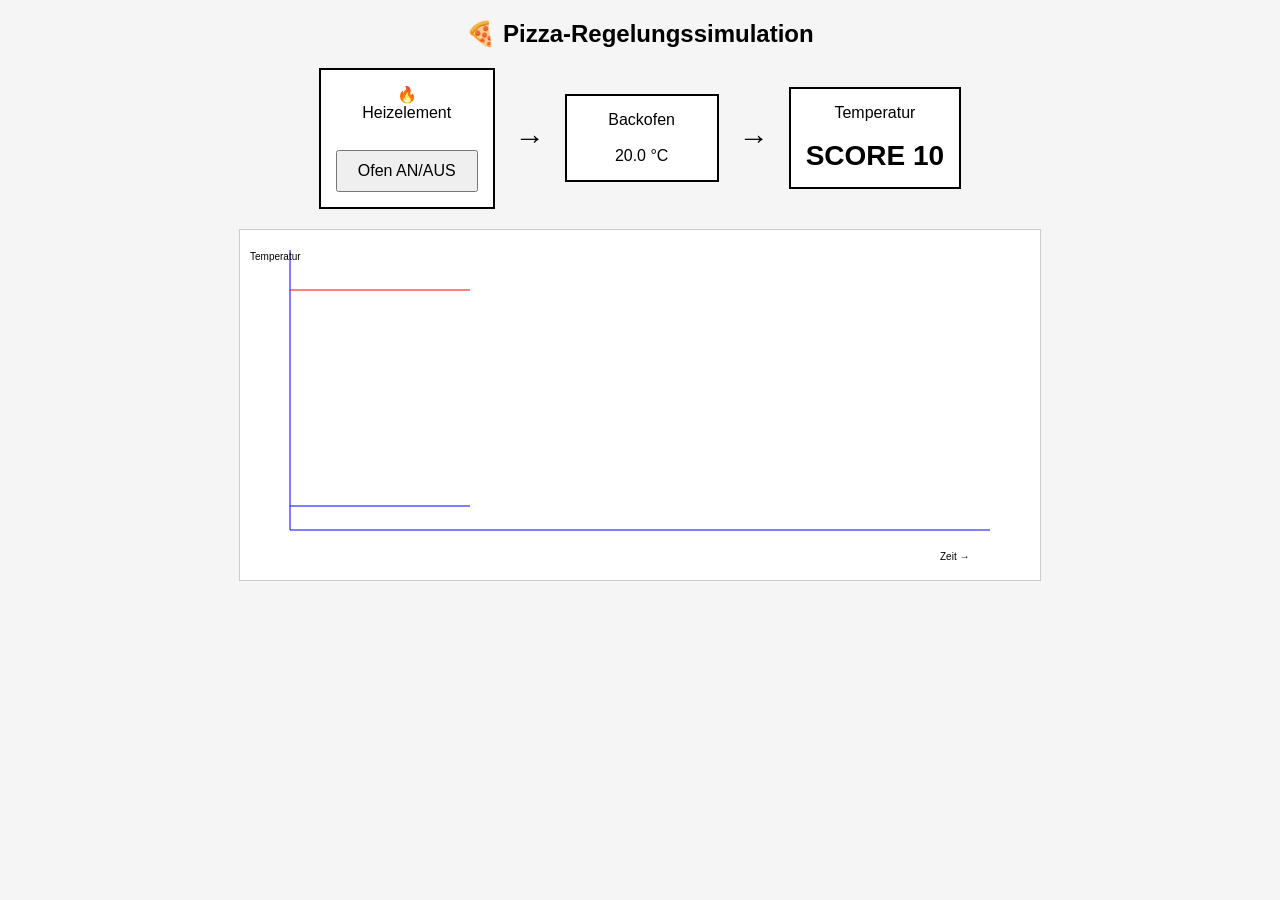
==== index.html @ 5ec24bc7 "Refactor pizza oven simulation HTML and JavaScript" ====
<!DOCTYPE html>
<html lang="de">
<head>
<meta charset="UTF-8">
<title>Pizza Regelungssimulation</title>

<style>
body {
    font-family: Arial;
    text-align: center;
    background: #f5f5f5;
}

.row {
    display: flex;
    justify-content: center;
    align-items: center;
    gap: 20px;
    margin-top: 20px;
}

.box {
    border: 2px solid black;
    padding: 15px;
    background: white;
    min-width: 120px;
}

.arrow {
    font-size: 30px;
}

canvas {
    background: white;
    border: 1px solid #ccc;
    margin-top: 20px;
}

#score {
    font-size: 28px;
    font-weight: bold;
}

button {
    padding: 10px 20px;
    font-size: 16px;
    margin-top: 10px;
}
</style>
</head>

<body>

<h2>🍕 Pizza-Regelungssimulation</h2>

<!-- BLOCKDIAGRAMM -->
<div class="row">
    <div class="box">
        🔥<br>
        Heizelement<br><br>
        <button onclick="toggle()">Ofen AN/AUS</button>
    </div>

    <div class="arrow">→</div>

    <div class="box">
        Backofen<br><br>
        <div id="tempBox">160 °C</div>
    </div>

    <div class="arrow">→</div>

    <div class="box">
        Temperatur<br><br>
        <div id="score">SCORE 000</div>
    </div>
</div>

<!-- CHART -->
<canvas id="chart" width="800" height="350"></canvas>

<script>
let oven = false;

let temp = 20;
const target = 200;
const ambient = 20;

let dataTemp = [];
let dataTarget = [];

function toggle(){
    oven = !oven;
}

function score(temp){
    let err = Math.abs(target - temp);

    if(err < 10) return 100;
    if(err < 30) return 70;
    if(err < 60) return 40;
    return 10;
}

function update(){
    // 🔥 Regelstrecke so eingestellt, dass Gleichgewicht > Sollwert
    let power = oven ? 8.0 : 0.0;
    let loss = 0.02 * (temp - ambient);

    temp += power - loss;

    if(temp < ambient) temp = ambient;
    if(temp > 320) temp = 320;

    dataTemp.push(temp);
    dataTarget.push(target);

    if(dataTemp.length > 200){
        dataTemp.shift();
        dataTarget.shift();
    }

    document.getElementById("tempBox").innerText = temp.toFixed(1) + " °C";
    document.getElementById("score").innerText = "SCORE " + score(temp);
}

function draw(){
    const c = document.getElementById("chart");
    const ctx = c.getContext("2d");

    ctx.clearRect(0,0,c.width,c.height);

    // Achsen
    ctx.beginPath();
    ctx.moveTo(50,300);
    ctx.lineTo(750,300);
    ctx.moveTo(50,300);
    ctx.lineTo(50,20);
    ctx.stroke();

    let sx = 3;
    let sy = 1.2;

    // Sollwert (rot)
    ctx.beginPath();
    ctx.strokeStyle = "red";
    for(let i=0;i<dataTarget.length;i++){
        let x = 50 + i*sx;
        let y = 300 - dataTarget[i]*sy;
        if(i===0) ctx.moveTo(x,y);
        else ctx.lineTo(x,y);
    }
    ctx.stroke();

    // Istwert (blau)
    ctx.beginPath();
    ctx.strokeStyle = "blue";
    for(let i=0;i<dataTemp.length;i++){
        let x = 50 + i*sx;
        let y = 300 - dataTemp[i]*sy;
        if(i===0) ctx.moveTo(x,y);
        else ctx.lineTo(x,y);
    }
    ctx.stroke();

    ctx.fillStyle="black";
    ctx.fillText("Zeit →",700,330);
    ctx.fillText("Temperatur",10,30);
}

function loop(){
    update();
    draw();
    requestAnimationFrame(loop);
}

loop();
</script>

</body>
</html>
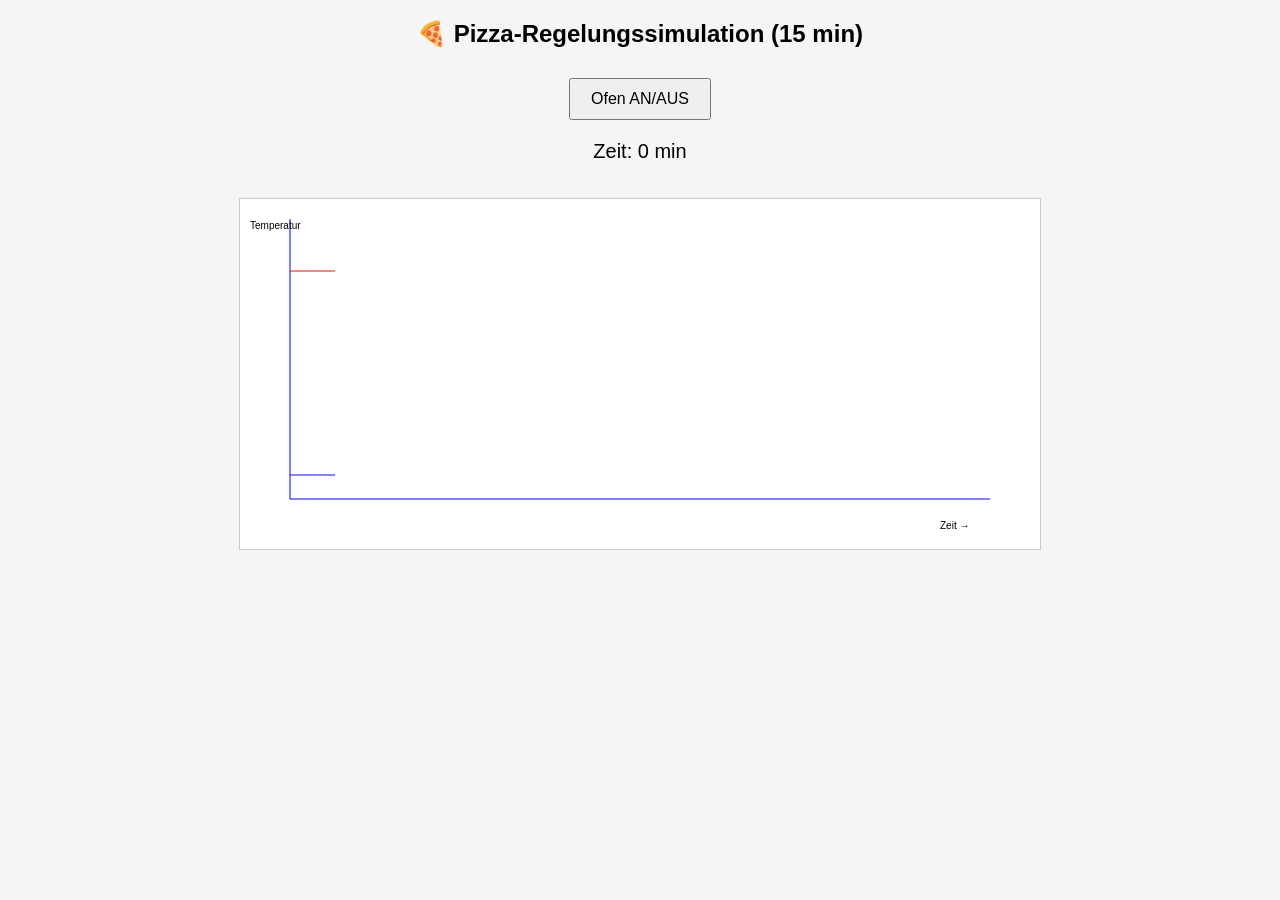
==== commit f1cc273b: "Update title and improve simulation parameters" ====
--- a/index.html
+++ b/index.html
@@ -2,7 +2,7 @@
 <html lang="de">
 <head>
 <meta charset="UTF-8">
-<title>Pizza Regelungssimulation</title>
+<title>Pizza-Regelung 15 min Simulation</title>
 
 <style>
 body {
@@ -11,117 +11,134 @@
     background: #f5f5f5;
 }
 
-.row {
-    display: flex;
-    justify-content: center;
-    align-items: center;
-    gap: 20px;
-    margin-top: 20px;
-}
-
-.box {
-    border: 2px solid black;
-    padding: 15px;
-    background: white;
-    min-width: 120px;
-}
-
-.arrow {
-    font-size: 30px;
-}
-
 canvas {
     background: white;
     border: 1px solid #ccc;
-    margin-top: 20px;
-}
-
-#score {
-    font-size: 28px;
-    font-weight: bold;
+    margin-top: 15px;
 }
 
 button {
     padding: 10px 20px;
     font-size: 16px;
+    margin: 10px;
+}
+
+#status {
+    font-size: 20px;
     margin-top: 10px;
+}
+
+#result {
+    font-size: 30px;
+    font-weight: bold;
+    margin-top: 20px;
 }
 </style>
 </head>
 
 <body>
 
-<h2>🍕 Pizza-Regelungssimulation</h2>
-
-<!-- BLOCKDIAGRAMM -->
-<div class="row">
-    <div class="box">
-        🔥<br>
-        Heizelement<br><br>
-        <button onclick="toggle()">Ofen AN/AUS</button>
-    </div>
-
-    <div class="arrow">→</div>
-
-    <div class="box">
-        Backofen<br><br>
-        <div id="tempBox">160 °C</div>
-    </div>
-
-    <div class="arrow">→</div>
-
-    <div class="box">
-        Temperatur<br><br>
-        <div id="score">SCORE 000</div>
-    </div>
-</div>
-
-<!-- CHART -->
+<h2>🍕 Pizza-Regelungssimulation (15 min)</h2>
+
+<button onclick="toggle()">Ofen AN/AUS</button>
+
+<div id="status">Status: läuft...</div>
+
+<div id="result"></div>
+
 <canvas id="chart" width="800" height="350"></canvas>
 
 <script>
+
 let oven = false;
 
 let temp = 20;
-const target = 200;
 const ambient = 20;
+
+// 🎯 Sollbereich
+const target = 190;
+const band = 3;
+
+// ⏱ Simulation
+let time = 0;
+const maxTime = 15 * 60; // 15 min in "Sekunden"
 
 let dataTemp = [];
 let dataTarget = [];
 
+let finished = false;
+
 function toggle(){
-    oven = !oven;
-}
-
-function score(temp){
-    let err = Math.abs(target - temp);
-
-    if(err < 10) return 100;
-    if(err < 30) return 70;
-    if(err < 60) return 40;
-    return 10;
-}
-
+    if(!finished) oven = !oven;
+}
+
+// 🍕 Bewertung
+function evaluate(){
+    let insideBandTime = 0;
+    let below = 0;
+    let above = 0;
+
+    for(let i=0;i<dataTemp.length;i++){
+        if(dataTemp[i] >= target-band && dataTemp[i] <= target+band){
+            insideBandTime++;
+        }
+        if(dataTemp[i] < target-band){
+            below++;
+        }
+        if(dataTemp[i] > target+band){
+            above++;
+        }
+    }
+
+    let ratioInside = insideBandTime / dataTemp.length;
+
+    // Regeln nach deiner Vorgabe:
+    if(ratioInside > 0.6 && above < below){
+        return "TOP";
+    }
+    if(above > below){
+        return "VERBRANNT";
+    }
+    return "TIEFGEFROREN";
+}
+
+// 🧠 Physik
 function update(){
-    // 🔥 Regelstrecke so eingestellt, dass Gleichgewicht > Sollwert
-    let power = oven ? 8.0 : 0.0;
+    if(finished) return;
+
+    let power = oven ? 7.5 : 0.0;
     let loss = 0.02 * (temp - ambient);
 
     temp += power - loss;
 
     if(temp < ambient) temp = ambient;
-    if(temp > 320) temp = 320;
+    if(temp > 350) temp = 350;
 
     dataTemp.push(temp);
     dataTarget.push(target);
 
-    if(dataTemp.length > 200){
-        dataTemp.shift();
-        dataTarget.shift();
-    }
-
-    document.getElementById("tempBox").innerText = temp.toFixed(1) + " °C";
-    document.getElementById("score").innerText = "SCORE " + score(temp);
+    time++;
+
+    if(time >= maxTime){
+        finished = true;
+        showResult();
+    }
+}
+
+function showResult(){
+    let result = evaluate();
+
+    let img = "";
+
+    if(result === "TOP"){
+        img = "🍕 TOP PIZZA";
+    } else if(result === "VERBRANNT"){
+        img = "🔥 VERBRANNT";
+    } else {
+        img = "🧊 TIEFGEFROREN";
+    }
+
+    document.getElementById("result").innerText = img;
 }
 
 function draw(){
@@ -138,10 +155,10 @@
     ctx.lineTo(50,20);
     ctx.stroke();
 
-    let sx = 3;
+    let sx = 2.5;
     let sy = 1.2;
 
-    // Sollwert (rot)
+    // Soll
     ctx.beginPath();
     ctx.strokeStyle = "red";
     for(let i=0;i<dataTarget.length;i++){
@@ -152,7 +169,7 @@
     }
     ctx.stroke();
 
-    // Istwert (blau)
+    // Ist
     ctx.beginPath();
     ctx.strokeStyle = "blue";
     for(let i=0;i<dataTemp.length;i++){
@@ -168,13 +185,19 @@
     ctx.fillText("Temperatur",10,30);
 }
 
+// ⏱ Loop (1 Iteration = 1 Sekunde simuliert)
 function loop(){
     update();
     draw();
-    requestAnimationFrame(loop);
+
+    document.getElementById("status").innerText =
+        "Zeit: " + Math.floor(time/60) + " min";
+
+    setTimeout(loop, 50); // schnellere Simulation
 }
 
 loop();
+
 </script>
 
 </body>
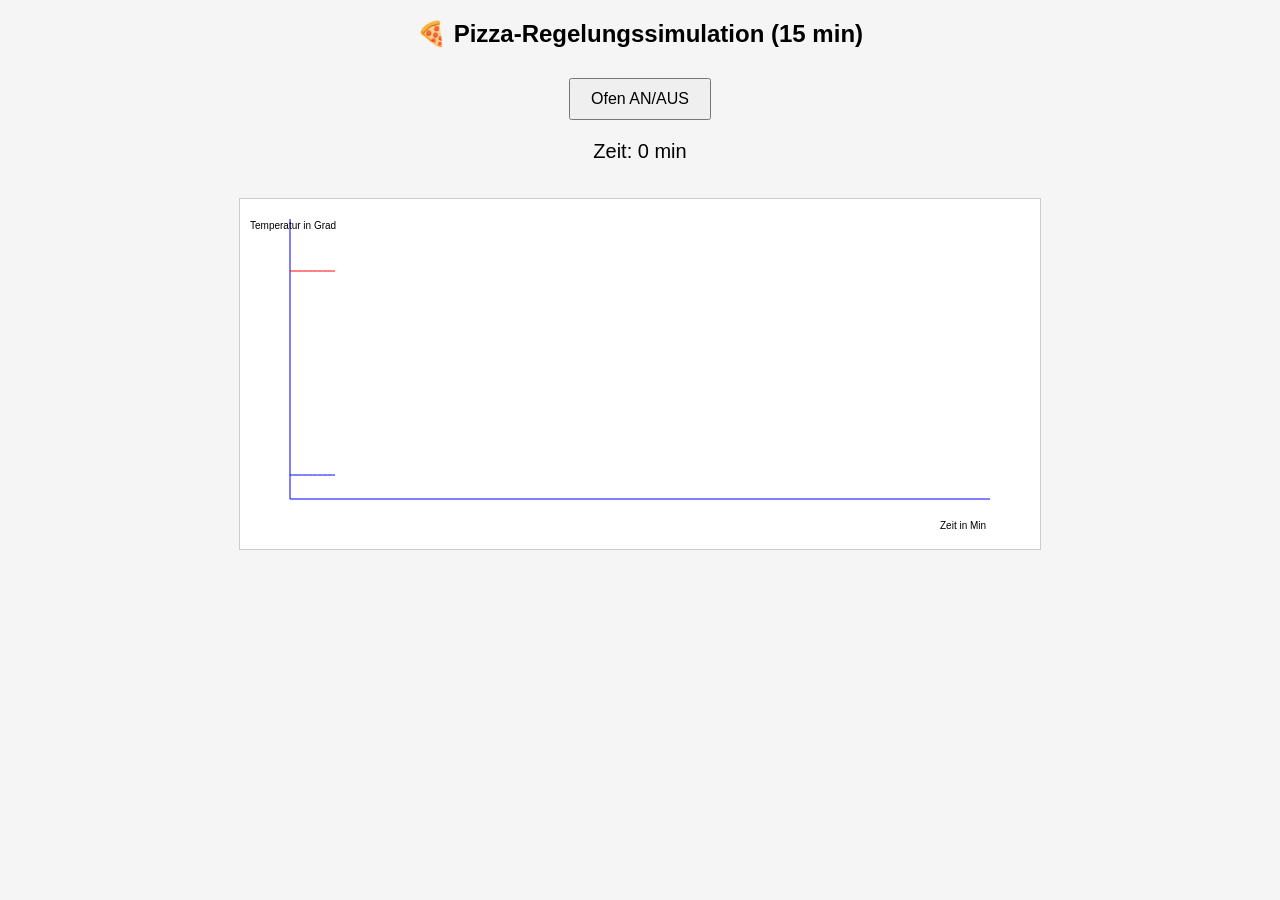
==== commit bbbb9f64: "Update comments and labels in index.html" ====
--- a/index.html
+++ b/index.html
@@ -55,11 +55,11 @@
 let temp = 20;
 const ambient = 20;
 
-// 🎯 Sollbereich
+// Sollbereich
 const target = 190;
 const band = 3;
 
-// ⏱ Simulation
+// Simulation
 let time = 0;
 const maxTime = 15 * 60; // 15 min in "Sekunden"
 
@@ -72,7 +72,7 @@
     if(!finished) oven = !oven;
 }
 
-// 🍕 Bewertung
+// Bewertung
 function evaluate(){
     let insideBandTime = 0;
     let below = 0;
@@ -102,7 +102,7 @@
     return "TIEFGEFROREN";
 }
 
-// 🧠 Physik
+// Physik
 function update(){
     if(finished) return;
 
@@ -181,11 +181,11 @@
     ctx.stroke();
 
     ctx.fillStyle="black";
-    ctx.fillText("Zeit →",700,330);
-    ctx.fillText("Temperatur",10,30);
-}
-
-// ⏱ Loop (1 Iteration = 1 Sekunde simuliert)
+    ctx.fillText("Zeit in Min",700,330);
+    ctx.fillText("Temperatur in Grad",10,30);
+}
+
+// Loop (1 Iteration = 1 Sekunde simuliert)
 function loop(){
     update();
     draw();
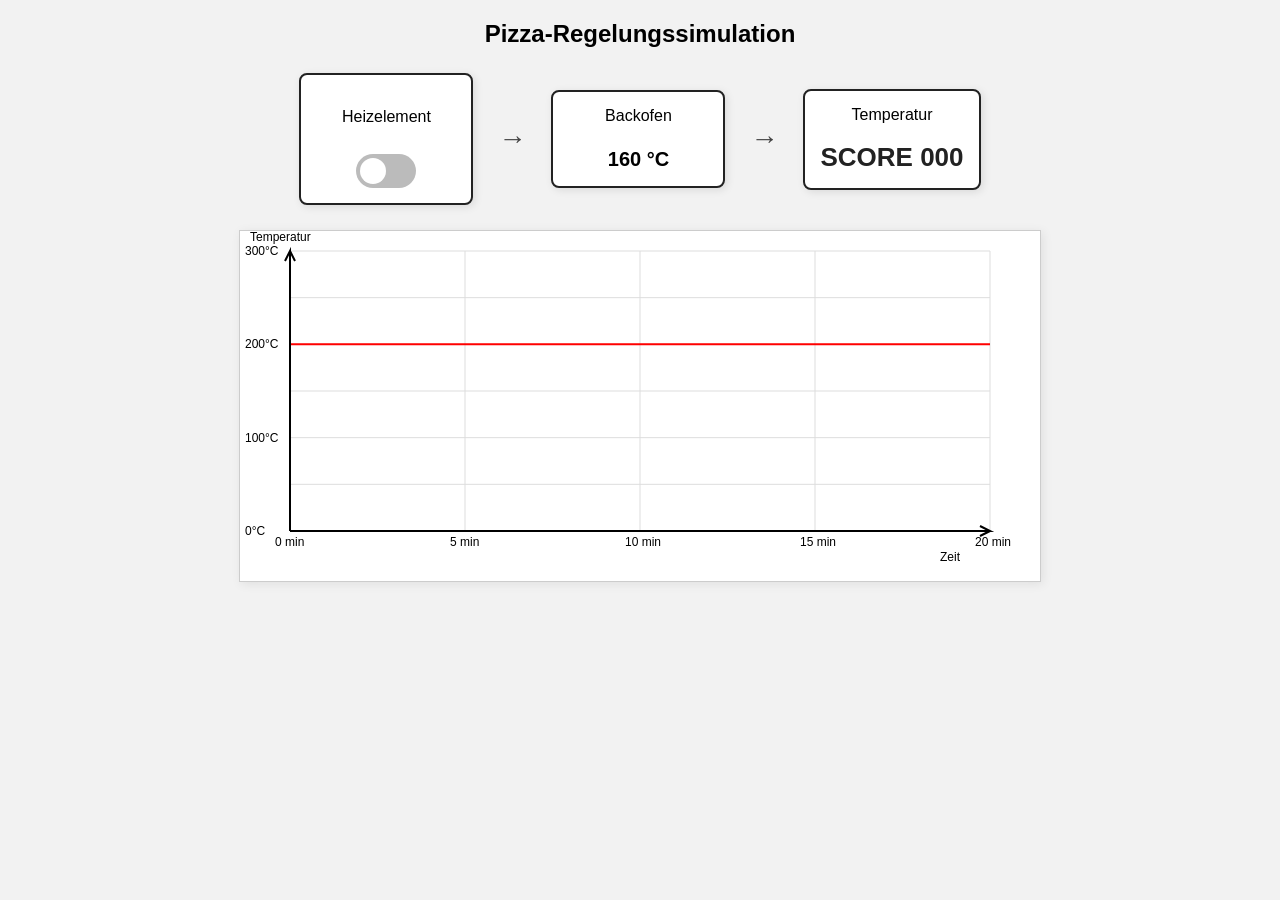
==== commit 55553e1c: "Refactor HTML and CSS for pizza simulation" ====
--- a/index.html
+++ b/index.html
@@ -2,202 +2,537 @@
 <html lang="de">
 <head>
 <meta charset="UTF-8">
-<title>Pizza-Regelung 15 min Simulation</title>
+<title>Pizza Regelungssimulation</title>
 
 <style>
 body {
-    font-family: Arial;
+    font-family: Arial, sans-serif;
     text-align: center;
-    background: #f5f5f5;
-}
-
+    background: #f2f2f2;
+    margin: 0;
+    padding: 0;
+}
+
+/* =========================
+   TITEL
+========================= */
+h2 {
+    margin-top: 20px;
+    font-weight: 600;
+}
+
+/* =========================
+   BLOCKDIAGRAMM
+========================= */
+.row {
+    display: flex;
+    justify-content: center;
+    align-items: center;
+    gap: 25px;
+    margin-top: 25px;
+}
+
+.box {
+    border: 2px solid #222;
+    padding: 15px;
+    background: white;
+    min-width: 140px;
+    border-radius: 8px;
+    box-shadow: 2px 2px 8px rgba(0,0,0,0.1);
+}
+
+/* Pfeile */
+.arrow {
+    font-size: 28px;
+    color: #444;
+}
+
+/* =========================
+   TEMPERATUR / SCORE
+========================= */
+#tempBox {
+    font-size: 20px;
+    font-weight: bold;
+    margin-top: 5px;
+}
+
+#score {
+    font-size: 26px;
+    font-weight: bold;
+    color: #222;
+}
+
+/* =========================
+   CANVAS (Diagramm)
+========================= */
 canvas {
     background: white;
     border: 1px solid #ccc;
+    margin-top: 25px;
+    box-shadow: 2px 2px 10px rgba(0,0,0,0.08);
+}
+
+/* =========================
+   SWITCH (ON/OFF)
+========================= */
+.switch {
+    position: relative;
+    display: inline-block;
+    width: 60px;
+    height: 34px;
+    margin-top: 10px;
+}
+
+.switch input {
+    opacity: 0;
+    width: 0;
+    height: 0;
+}
+
+.slider {
+    position: absolute;
+    cursor: pointer;
+    top: 0; left: 0; right: 0; bottom: 0;
+    background-color: #bbb;
+    transition: 0.3s;
+    border-radius: 34px;
+}
+
+/* Knopf */
+.slider:before {
+    position: absolute;
+    content: "";
+    height: 26px;
+    width: 26px;
+    left: 4px;
+    bottom: 4px;
+    background-color: white;
+    transition: 0.3s;
+    border-radius: 50%;
+}
+
+input:checked + .slider {
+    background-color: #4CAF50;
+}
+
+/* Knopf Bewegung */
+input:checked + .slider:before {
+    transform: translateX(26px);
+}
+
+
+button {
+    padding: 8px 14px;
+    font-size: 14px;
+    margin-top: 10px;
+    border: none;
+    background: #333;
+    color: white;
+    border-radius: 5px;
+    cursor: pointer;
+}
+
+button:hover {
+    background: #555;
+}
+#resultBox{
+    position: absolute;
+
+    top: 50%;
+    left: 50%;
+    transform: translate(-50%, -50%);
+
+    background: white;
+    border: 2px solid black;
+    border-radius: 10px;
+
+    padding: 30px 50px;
+
+    box-shadow: 0 0 15px rgba(0,0,0,0.2);
+
+    z-index: 1000;
+}
+#resultBox button{
     margin-top: 15px;
-}
-
-button {
     padding: 10px 20px;
     font-size: 16px;
-    margin: 10px;
-}
-
-#status {
-    font-size: 20px;
-    margin-top: 10px;
-}
-
-#result {
-    font-size: 30px;
-    font-weight: bold;
-    margin-top: 20px;
+    cursor: pointer;
+
+    border: none;
+    border-radius: 5px;
+
+    background: #4CAF50;
+    color: white;
+}
+
+#resultBox button:hover{
+    background: #45a049;
 }
 </style>
 </head>
 
 <body>
 
-<h2>🍕 Pizza-Regelungssimulation (15 min)</h2>
-
-<button onclick="toggle()">Ofen AN/AUS</button>
-
-<div id="status">Status: läuft...</div>
-
-<div id="result"></div>
-
+<h2>Pizza-Regelungssimulation</h2>
+
+<!-- BLOCKDIAGRAMM -->
+<div class="row">
+    <div class="box">
+        <br>
+        Heizelement<br><br>
+        <label class="switch">
+    <input type="checkbox" onchange="toggle(this)">
+    <span class="slider"></span>
+    </label>
+    </div>
+
+    <div class="arrow">→</div>
+
+    <div class="box">
+        Backofen<br><br>
+        <div id="tempBox">160 °C</div>
+    </div>
+
+    <div class="arrow">→</div>
+
+    <div class="box">
+        Temperatur<br><br>
+        <div id="score">SCORE 000</div>
+    </div>
+</div>
+
+<!-- CHART -->
 <canvas id="chart" width="800" height="350"></canvas>
 
 <script>
-
+const SIM_TIME = 20 * 60; // 15 Minuten in Sekunden
+const dt = 1;           // dein Zeitschritt
+const MAX_POINTS = SIM_TIME / dt;
+let simTime = 0;
+const MAX_TIME = 20 * 60; // 20 Minuten in Sekunden
 let oven = false;
-
+let running = false;
 let temp = 20;
+const target = 200;
 const ambient = 20;
-
-// Sollbereich
-const target = 190;
-const band = 3;
-
-// Simulation
-let time = 0;
-const maxTime = 15 * 60; // 15 min in "Sekunden"
-
+const x0 = 50;
+const x1 = 750;
+const y0 = 300;
+const y1 = 20;
+const maxTime = 20 * 60; // Sekunden
+const maxTemp = 300;
+const maxTimeMin = 20;
 let dataTemp = [];
 let dataTarget = [];
-
-let finished = false;
-
-function toggle(){
-    if(!finished) oven = !oven;
-}
-
-// Bewertung
-function evaluate(){
-    let insideBandTime = 0;
-    let below = 0;
-    let above = 0;
-
-    for(let i=0;i<dataTemp.length;i++){
-        if(dataTemp[i] >= target-band && dataTemp[i] <= target+band){
-            insideBandTime++;
-        }
-        if(dataTemp[i] < target-band){
-            below++;
-        }
-        if(dataTemp[i] > target+band){
-            above++;
-        }
-    }
-
-    let ratioInside = insideBandTime / dataTemp.length;
-
-    // Regeln nach deiner Vorgabe:
-    if(ratioInside > 0.6 && above < below){
-        return "TOP";
-    }
-    if(above > below){
-        return "VERBRANNT";
-    }
-    return "TIEFGEFROREN";
-}
-
-// Physik
+let xScale = (x1 - x0) / maxTime;
+let yScale = (y0 - y1) / maxTemp;
+let pizzaScore = 0;
+let scoreSum = 0;
+let perfectTime = 0;
+let totalTempSum = 0;
+let totalSteps = 0;
+let burned = false;
+let avgStartTime = 5 * 60; // 5 Minuten
+
+function toggle(el){
+    oven = el.checked;
+
+    if(oven){
+        running = true;
+    }
+}
+
+function score(temp){
+
+    const error = Math.abs(target - temp);
+
+    const maxError = 120; // ab hier = 0%
+
+    let s = 1 - (error / maxError);
+
+    // begrenzen auf 0–1
+    s = Math.max(0, Math.min(1, s));
+
+    return s * 100;
+}
+
+let ovenPower = 0;   // interne Energie (NEU!)
+
 function update(){
-    if(finished) return;
-
-    let power = oven ? 7.5 : 0.0;
-    let loss = 0.02 * (temp - ambient);
-
-    temp += power - loss;
-
-    if(temp < ambient) temp = ambient;
-    if(temp > 350) temp = 350;
+
+    let P = oven ? 13000 : 0;
+    let k = 40;
+    let C = 12000;
+
+    // 1. schnelle Dynamik (Heizer -> Ofen)
+    let dT = (P - k * (temp - ambient)) / C;
+
+    ovenPower += dT * dt;
+
+    // 2. thermische Trägheit (GLÄTTUNG)
+    let tau = 80; // Sekunden → bestimmt "Nachglühen"
+
+    let dTemp = (ovenPower - temp) / tau;
+
+    temp += dTemp * dt;
+
+    // Grenzen
+    temp = Math.max(ambient, Math.min(320, temp));
 
     dataTemp.push(temp);
     dataTarget.push(target);
 
-    time++;
-
-    if(time >= maxTime){
-        finished = true;
-        showResult();
-    }
+   if(dataTemp.length > MAX_POINTS){
+    dataTemp.shift();
+    dataTarget.shift();
+    }
+
+
+    document.getElementById("tempBox").innerText =
+        temp.toFixed(1) + " °C";
+    let error = Math.abs(target - temp);
+
+    // je kleiner der Fehler, desto mehr Punkte pro Zeitschritt
+    let stepScore = Math.max(0, 10 - error / 10);
+
+    scoreSum += stepScore * dt;
+    document.getElementById("score").innerText =
+    "SCORE " + scoreSum.toFixed(0);
+    // Pizza-Bewertung
+
+    // Durchschnitt berechnen
+    if(simTime >= avgStartTime){
+
+    totalTempSum += temp;
+    totalSteps++;
+
+    }   
+
+    // Sicherheitsregel: sofort verbrannt
+    if(temp > 300){
+        burned = true;
+    }
+
+    // 🍕 Perfekt-Zeit zählen (nur enger Bereich)
+    if(temp >= 197 && temp <= 203){
+        perfectTime += dt;
+    }
+    simTime += dt;
+}
+function restartSimulation(){
+
+    // Zeit + Zustand
+    simTime = 0;
+    pizzaScore = 0;
+    scoreSum = 0;
+    perfectTime = 0;
+    totalTempSum = 0;
+    totalSteps = 0;
+    burned = false;
+    temp = ambient;
+    ovenPower = 0;
+
+    oven = false;
+    running = false;
+
+    // Daten löschen
+    dataTemp = [];
+    dataTarget = [];
+
+    // UI reset
+    document.getElementById("tempBox").innerText =
+        temp.toFixed(1) + " °C";
+
+    document.getElementById("score").innerText =
+        "SCORE 000";
+
+    // Switch zurücksetzen
+    let sw = document.querySelector(".switch input");
+    if(sw) sw.checked = false;
+
+    // Ergebnisbox entfernen
+    let box = document.getElementById("resultBox");
+    if(box) box.remove();
 }
 
 function showResult(){
-    let result = evaluate();
-
-    let img = "";
-
-    if(result === "TOP"){
-        img = "🍕 TOP PIZZA";
-    } else if(result === "VERBRANNT"){
-        img = "🔥 VERBRANNT";
-    } else {
-        img = "🧊 TIEFGEFROREN";
-    }
-
-    document.getElementById("result").innerText = img;
-}
-
+
+    let text;
+    let avgTemp = totalSteps > 0 ? totalTempSum / totalSteps : temp;
+
+    if(burned || avgTemp > 203){
+        text = "🔥 Oh nein, die Pizza ist verbrannt!";
+    }
+    else if(perfectTime >= 10 * 60){
+        text = "🍕 Die Pizza ist perfekt gebacken!";
+    }
+    else if(avgTemp < 200){
+        text = "🥶 Die Pizza ist noch tiefgefroren.";
+    }
+    else{
+        text = "⚠️ Die Pizza ist nicht perfekt gebacken.";
+    }
+
+    document.body.insertAdjacentHTML(
+        "beforeend",
+        `
+        <div id="resultBox">
+            <h2>${text}</h2>
+            <button onclick="restartSimulation()">
+                Neu starten
+            </button>
+        </div>
+        `
+    );
+}
 function draw(){
     const c = document.getElementById("chart");
     const ctx = c.getContext("2d");
 
     ctx.clearRect(0,0,c.width,c.height);
 
-    // Achsen
+    // =========================
+    // SKALEN
+    // =========================
+    const x0 = 50;
+    const x1 = 750;
+    const y0 = 300;
+    const y1 = 20;
+
+    const maxTime = 20 * 60;   // Sekunden
+    const maxTemp = 300;
+
+    let xScale = (x1 - x0) / maxTime;
+    let yScale = (y0 - y1) / maxTemp;
+
+    // =========================
+    // GITTER (GRAU)
+    // =========================
+    ctx.strokeStyle = "#ddd";
+    ctx.lineWidth = 1;
+
+    // Zeitgitter alle 5 min
+    for(let t = 0; t <= maxTime; t += 5*60){
+        let x = x0 + t * xScale;
+
+        ctx.beginPath();
+        ctx.moveTo(x, y0);
+        ctx.lineTo(x, y1);
+        ctx.stroke();
+    }
+
+    // Temperaturgitter alle 50°C
+    for(let T = 0; T <= maxTemp; T += 50){
+        let y = y0 - T * yScale;
+
+        ctx.beginPath();
+        ctx.moveTo(x0, y);
+        ctx.lineTo(x1, y);
+        ctx.stroke();
+    }
+
+    // =========================
+    // SOLLWERT (ROT, LINIE)
+    // =========================
+    ctx.strokeStyle = "red";
+    ctx.lineWidth = 2;
+
+    let yTarget = y0 - target * yScale;
+
     ctx.beginPath();
-    ctx.moveTo(50,300);
-    ctx.lineTo(750,300);
-    ctx.moveTo(50,300);
-    ctx.lineTo(50,20);
+    ctx.moveTo(x0, yTarget);
+    ctx.lineTo(x1, yTarget);
     ctx.stroke();
 
-    let sx = 2.5;
-    let sy = 1.2;
-
-    // Soll
+    // =========================
+    // ISTWERT (BLAU)
+    // =========================
+    ctx.strokeStyle = "blue";
+    ctx.lineWidth = 2;
+
     ctx.beginPath();
-    ctx.strokeStyle = "red";
-    for(let i=0;i<dataTarget.length;i++){
-        let x = 50 + i*sx;
-        let y = 300 - dataTarget[i]*sy;
-        if(i===0) ctx.moveTo(x,y);
+
+    for(let i = 0; i < dataTemp.length; i++){
+
+        let t = i * dt;
+        let x = x0 + t * xScale;
+        let y = y0 - dataTemp[i] * yScale;
+
+        if(i === 0) ctx.moveTo(x,y);
         else ctx.lineTo(x,y);
     }
+
     ctx.stroke();
 
-    // Ist
+    // =========================
+    // ACHSEN (SCHWARZ + PFEILE)
+    // =========================
+    ctx.strokeStyle = "black";
+    ctx.fillStyle = "black";
+    ctx.lineWidth = 2;
+
     ctx.beginPath();
-    ctx.strokeStyle = "blue";
-    for(let i=0;i<dataTemp.length;i++){
-        let x = 50 + i*sx;
-        let y = 300 - dataTemp[i]*sy;
-        if(i===0) ctx.moveTo(x,y);
-        else ctx.lineTo(x,y);
-    }
+
+    // X-Achse
+    ctx.moveTo(x0, y0);
+    ctx.lineTo(x1, y0);
+
+    // Pfeil X
+    ctx.lineTo(x1 - 10, y0 - 5);
+    ctx.moveTo(x1, y0);
+    ctx.lineTo(x1 - 10, y0 + 5);
+
+    // Y-Achse
+    ctx.moveTo(x0, y0);
+    ctx.lineTo(x0, y1);
+
+    // Pfeil Y
+    ctx.lineTo(x0 - 5, y1 + 10);
+    ctx.moveTo(x0, y1);
+    ctx.lineTo(x0 + 5, y1 + 10);
+
     ctx.stroke();
 
-    ctx.fillStyle="black";
-    ctx.fillText("Zeit in Min",700,330);
-    ctx.fillText("Temperatur in Grad",10,30);
-}
-
-// Loop (1 Iteration = 1 Sekunde simuliert)
+    // =========================
+    // LABELS
+    // =========================
+    ctx.fillStyle = "black";
+    ctx.font = "12px Arial";
+
+    for(let t = 0; t <= maxTime; t += 5*60){
+
+        let x = x0 + t * xScale;
+
+        let min = Math.round(t / 60);
+
+        ctx.fillText(min + " min", x - 15, y0 + 15);
+    }
+    for(let T = 0; T <= maxTemp; T += 100){
+
+        let y = y0 - T * yScale;
+
+        ctx.fillText(T + "°C", 5, y + 4);
+    }
+    ctx.fillText("Zeit ", 700, 330);
+    ctx.fillText("Temperatur", 10, 10);
+}
+
 function loop(){
-    update();
+
+    if(running && simTime < MAX_TIME){
+        update();
+    }
+
+    if(simTime >= MAX_TIME && running){
+        running = false;
+        showResult();
+    }
+
     draw();
-
-    document.getElementById("status").innerText =
-        "Zeit: " + Math.floor(time/60) + " min";
-
-    setTimeout(loop, 50); // schnellere Simulation
+    requestAnimationFrame(loop);
 }
 
 loop();
-
 </script>
 
 </body>
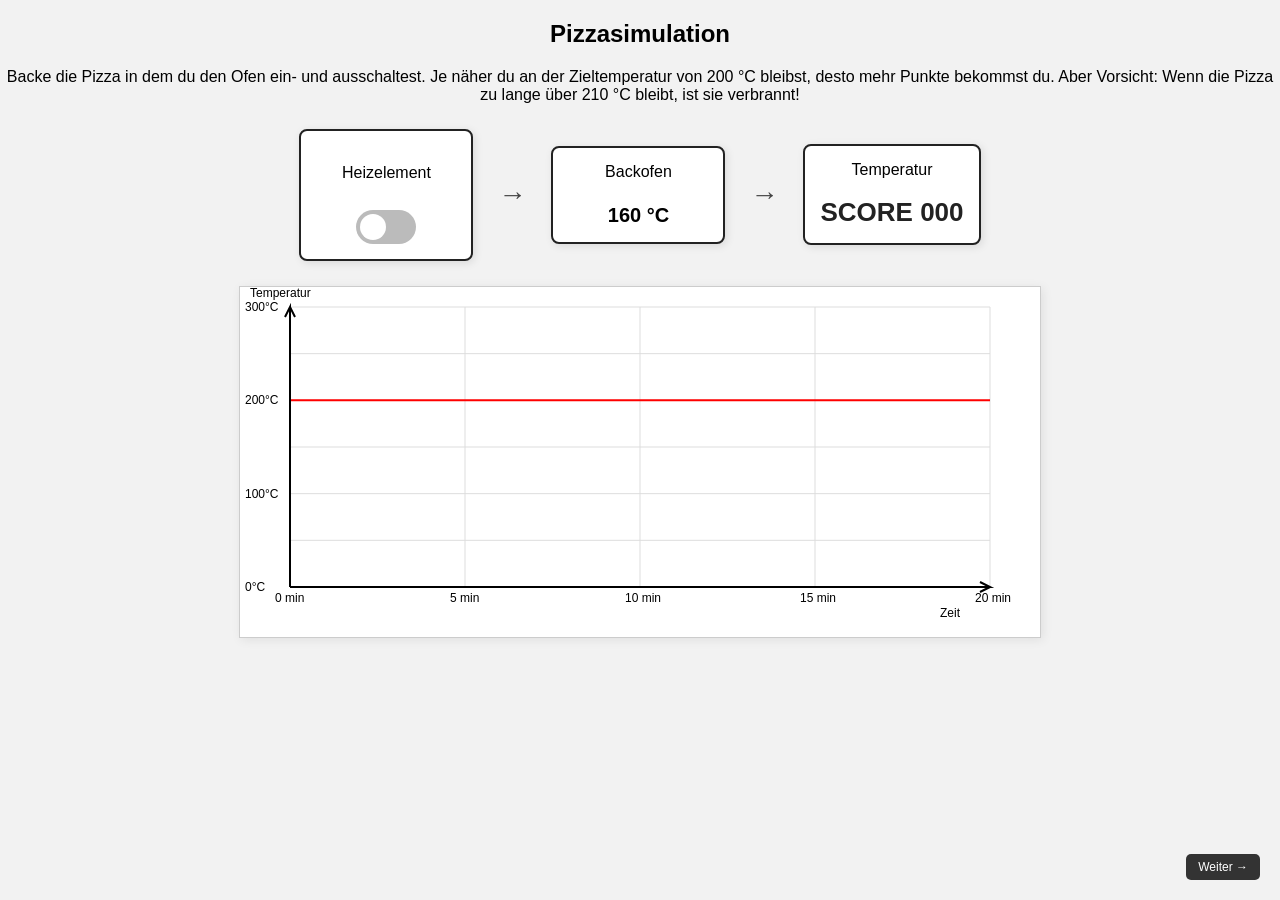
==== commit a5a96e9c: "Change title to 'Pizzasimulation' and add instructions Updated the title and added instructions for " ====
--- a/index.html
+++ b/index.html
@@ -173,8 +173,8 @@
 
 <body>
 
-<h2>Pizza-Regelungssimulation</h2>
-
+<h2>Pizzasimulation</h2>
+<body>Backe die Pizza in dem du den Ofen ein- und ausschaltest. Je näher du an der Zieltemperatur von 200 °C bleibst, desto mehr Punkte bekommst du. Aber Vorsicht: Wenn die Pizza zu lange über 210 °C bleibt, ist sie verbrannt!</body>
 <!-- BLOCKDIAGRAMM -->
 <div class="row">
     <div class="box">
@@ -309,12 +309,12 @@
     }   
 
     // Sicherheitsregel: sofort verbrannt
-    if(temp > 300){
+    if(temp > 270){
         burned = true;
     }
 
     // 🍕 Perfekt-Zeit zählen (nur enger Bereich)
-    if(temp >= 197 && temp <= 203){
+    if(temp >= 196 && temp <= 204){
         perfectTime += dt;
     }
     simTime += dt;
@@ -360,17 +360,17 @@
     let text;
     let avgTemp = totalSteps > 0 ? totalTempSum / totalSteps : temp;
 
-    if(burned || avgTemp > 203){
+    if(burned || avgTemp > 210){
         text = "🔥 Oh nein, die Pizza ist verbrannt!";
     }
     else if(perfectTime >= 10 * 60){
-        text = "🍕 Die Pizza ist perfekt gebacken!";
-    }
-    else if(avgTemp < 200){
+        text = "Die Pizza ist perfekt gebacken!";
+    }
+    else if(avgTemp < 190){
         text = "🥶 Die Pizza ist noch tiefgefroren.";
     }
     else{
-        text = "⚠️ Die Pizza ist nicht perfekt gebacken.";
+        text = "Die Pizza ist so naja gebacken.";
     }
 
     document.body.insertAdjacentHTML(
@@ -535,5 +535,12 @@
 loop();
 </script>
 
+<!-- WEITER BUTTON unten rechts -->
+<div style="position:fixed; bottom:20px; right:20px;">
+    <a href="Zweipunktregler.html">
+        <button style="font-size:12px; padding:6px 12px;">Weiter →</button>
+    </a>
+</div>
+
 </body>
 </html>
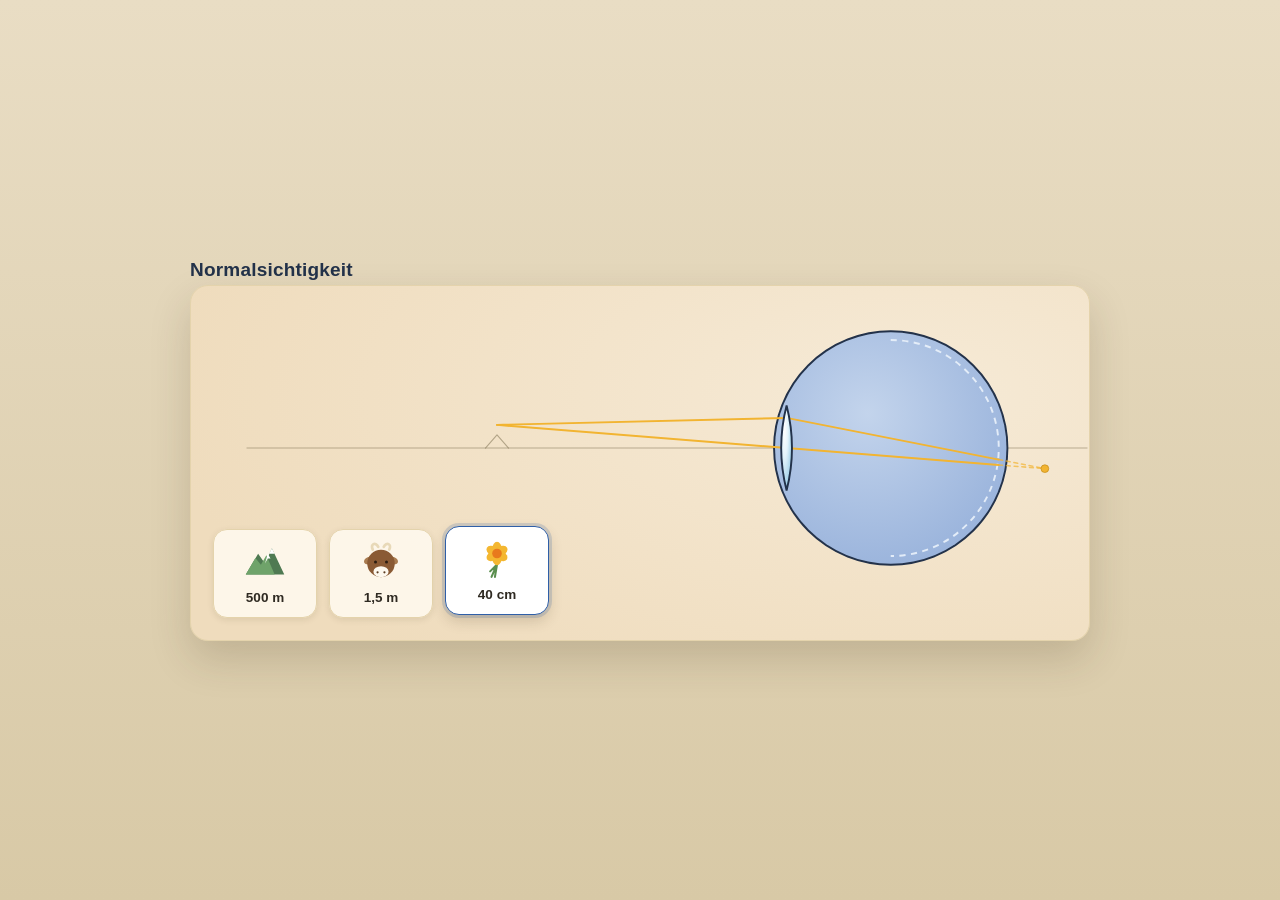
==== commit a20c2402: "Add files via upload" ====
--- a/index.html
+++ b/index.html
@@ -1,546 +1,310 @@
-<!DOCTYPE html>
+<!doctype html>
 <html lang="de">
 <head>
-<meta charset="UTF-8">
-<title>Pizza Regelungssimulation</title>
-
-<style>
-body {
-    font-family: Arial, sans-serif;
-    text-align: center;
-    background: #f2f2f2;
-    margin: 0;
-    padding: 0;
-}
-
-/* =========================
-   TITEL
-========================= */
-h2 {
-    margin-top: 20px;
-    font-weight: 600;
-}
-
-/* =========================
-   BLOCKDIAGRAMM
-========================= */
-.row {
-    display: flex;
-    justify-content: center;
-    align-items: center;
-    gap: 25px;
-    margin-top: 25px;
-}
-
-.box {
-    border: 2px solid #222;
-    padding: 15px;
-    background: white;
-    min-width: 140px;
-    border-radius: 8px;
-    box-shadow: 2px 2px 8px rgba(0,0,0,0.1);
-}
-
-/* Pfeile */
-.arrow {
-    font-size: 28px;
-    color: #444;
-}
-
-/* =========================
-   TEMPERATUR / SCORE
-========================= */
-#tempBox {
-    font-size: 20px;
-    font-weight: bold;
-    margin-top: 5px;
-}
-
-#score {
-    font-size: 26px;
-    font-weight: bold;
-    color: #222;
-}
-
-/* =========================
-   CANVAS (Diagramm)
-========================= */
-canvas {
-    background: white;
-    border: 1px solid #ccc;
-    margin-top: 25px;
-    box-shadow: 2px 2px 10px rgba(0,0,0,0.08);
-}
-
-/* =========================
-   SWITCH (ON/OFF)
-========================= */
-.switch {
-    position: relative;
-    display: inline-block;
-    width: 60px;
-    height: 34px;
-    margin-top: 10px;
-}
-
-.switch input {
-    opacity: 0;
-    width: 0;
-    height: 0;
-}
-
-.slider {
-    position: absolute;
-    cursor: pointer;
-    top: 0; left: 0; right: 0; bottom: 0;
-    background-color: #bbb;
-    transition: 0.3s;
-    border-radius: 34px;
-}
-
-/* Knopf */
-.slider:before {
-    position: absolute;
-    content: "";
-    height: 26px;
-    width: 26px;
-    left: 4px;
-    bottom: 4px;
-    background-color: white;
-    transition: 0.3s;
-    border-radius: 50%;
-}
-
-input:checked + .slider {
-    background-color: #4CAF50;
-}
-
-/* Knopf Bewegung */
-input:checked + .slider:before {
-    transform: translateX(26px);
-}
-
-
-button {
-    padding: 8px 14px;
-    font-size: 14px;
-    margin-top: 10px;
-    border: none;
-    background: #333;
-    color: white;
-    border-radius: 5px;
-    cursor: pointer;
-}
-
-button:hover {
-    background: #555;
-}
-#resultBox{
-    position: absolute;
-
-    top: 50%;
-    left: 50%;
-    transform: translate(-50%, -50%);
-
-    background: white;
-    border: 2px solid black;
-    border-radius: 10px;
-
-    padding: 30px 50px;
-
-    box-shadow: 0 0 15px rgba(0,0,0,0.2);
-
-    z-index: 1000;
-}
-#resultBox button{
-    margin-top: 15px;
-    padding: 10px 20px;
-    font-size: 16px;
-    cursor: pointer;
-
-    border: none;
-    border-radius: 5px;
-
-    background: #4CAF50;
-    color: white;
-}
-
-#resultBox button:hover{
-    background: #45a049;
-}
-</style>
+<meta charset="UTF-8" />
+<meta name="viewport" content="width=device-width, initial-scale=1" />
+<title>Normalsichtigkeit &ndash; Simulation</title>
+<link rel="stylesheet" href="eye_accommodation_simulation.css" />
 </head>
-
 <body>
-
-<h2>Pizzasimulation</h2>
-<body>Backe die Pizza in dem du den Ofen ein- und ausschaltest. Je näher du an der Zieltemperatur von 200 °C bleibst, desto mehr Punkte bekommst du. Aber Vorsicht: Wenn die Pizza zu lange über 210 °C bleibt, ist sie verbrannt!</body>
-<!-- BLOCKDIAGRAMM -->
-<div class="row">
-    <div class="box">
-        <br>
-        Heizelement<br><br>
-        <label class="switch">
-    <input type="checkbox" onchange="toggle(this)">
-    <span class="slider"></span>
-    </label>
+<div class="wrap">
+  <h1>Normalsichtigkeit</h1>
+
+
+  <div class="card">
+    <svg class="scene" viewBox="0 0 1160 460" xmlns="http://www.w3.org/2000/svg">
+      <defs>
+        <radialGradient id="vitreousGrad" cx="40%" cy="35%" r="80%">
+          <stop offset="0%" stop-color="#c3d4ec" />
+          <stop offset="100%" stop-color="#93aed9" />
+        </radialGradient>
+        <radialGradient id="lensGrad" cx="32%" cy="28%" r="80%">
+          <stop offset="0%" stop-color="#ffffff" />
+          <stop offset="40%" stop-color="#e4f4fb" />
+          <stop offset="78%" stop-color="#aed7ec" />
+          <stop offset="100%" stop-color="#6fa9c9" />
+        </radialGradient>
+        <radialGradient id="nerveGrad" cx="30%" cy="30%" r="80%">
+          <stop offset="0%" stop-color="#c7d6ee" />
+          <stop offset="100%" stop-color="#93aed9" />
+        </radialGradient>
+      </defs>
+
+      <!-- optical axis -->
+      <line x1="70" y1="210" x2="1160" y2="210" stroke="#8a7d5f" stroke-width="1.5" opacity="0.55" />
+      <path id="originMark" fill="none" stroke="#8a7d5f" stroke-width="1.5" opacity="0.6" stroke-linejoin="round" stroke-linecap="round" />
+
+      <!-- eyeball -->
+      <g>
+        <circle cx="905" cy="210" r="150" fill="var(--sclera)" stroke="var(--navy)" stroke-width="5">
+          <title>Lederhaut (Sklera)</title>
+        </circle>
+
+        <circle cx="905" cy="210" r="150" fill="url(#vitreousGrad)" />
+        <path d="M 905 70 A 140 140 0 0 1 905 350" fill="none" stroke="#eaf2fb" stroke-width="2.5" stroke-dasharray="8 7" opacity="0.9">
+          <title>Netzhaut (Retina)</title>
+        </path>
+
+        
+      </g>
+
+      <!-- rays (populated by JS) — drawn on top of the vitreous fill so they stay visible inside the eye -->
+      <g id="rayLayer" fill="none" stroke-linecap="round">
+        <path id="raySolidTop" stroke="var(--ray)" stroke-width="2.5" />
+        <path id="raySolidMid" stroke="var(--ray)" stroke-width="2.5" />
+        <path id="rayDashTop" stroke="var(--ray)" stroke-width="2" stroke-dasharray="5 5" opacity="0.7" />
+        <path id="rayDashMid" stroke="var(--ray)" stroke-width="2" stroke-dasharray="5 5" opacity="0.7" />
+      </g>
+      <circle id="focalDot" cx="1045" cy="210" r="5" fill="var(--ray)" stroke="#c98f1d" stroke-width="1" />
+
+      <!-- lens (path d set dynamically) — drawn after the rays so it still reads as a solid body in front of them -->
+      <path id="lensShape" fill="url(#lensGrad)" stroke="var(--navy)" stroke-width="2.5">
+        <title>Augenlinse</title>
+      </path>
+    </svg>
+
+    <div class="icon-row" role="group" aria-label="Objektentfernung w&auml;hlen">
+      <button class="icon-btn" type="button" data-dist="500" aria-pressed="false">
+        <svg viewBox="0 0 64 64" aria-hidden="true">
+          <path d="M4 50 L22 20 L32 34 L42 12 L60 50 Z" fill="var(--green-back)" />
+          <path d="M4 50 L18 26 L26 36 L34 22 L46 50 Z" fill="var(--green-front)" />
+          <path d="M32 34 L36 27 L40 27 L36 20 Z" fill="#fff" />
+          <path d="M42 12 L46 20 L38 20 Z" fill="#fff" />
+        </svg>
+        <span class="lbl">500 m</span>
+      </button>
+
+      <button class="icon-btn" type="button" data-dist="1.5" aria-pressed="false">
+        <svg viewBox="0 0 64 64" aria-hidden="true">
+          <path d="M20 14 C16 6 24 2 28 10" fill="none" stroke="#e8d9b8" stroke-width="4" stroke-linecap="round" />
+          <path d="M44 14 C48 6 40 2 36 10" fill="none" stroke="#e8d9b8" stroke-width="4" stroke-linecap="round" />
+          <ellipse cx="14" cy="30" rx="7" ry="5.2" fill="var(--brown-light)" transform="rotate(-25 14 30)" />
+          <ellipse cx="50" cy="30" rx="7" ry="5.2" fill="var(--brown-light)" transform="rotate(25 50 30)" />
+          <circle cx="32" cy="34" r="20" fill="var(--brown)" />
+          <ellipse cx="32" cy="46" rx="11" ry="8" fill="#fdf8ee" />
+          <circle cx="24" cy="32" r="2.2" fill="#2a1c10" />
+          <circle cx="40" cy="32" r="2.2" fill="#2a1c10" />
+          <circle cx="27" cy="47" r="1.6" fill="var(--brown-dark)" />
+          <circle cx="37" cy="47" r="1.6" fill="var(--brown-dark)" />
+        </svg>
+        <span class="lbl">1,5 m</span>
+      </button>
+
+      <button class="icon-btn" type="button" data-dist="0.4" aria-pressed="false">
+        <svg viewBox="0 0 64 64" aria-hidden="true">
+          <path d="M32 40 L29 58 M32 40 L22 50 M32 40 L24 58" fill="none" stroke="#5a8f4f" stroke-width="3" stroke-linecap="round" />
+          <g fill="#f4b731">
+            <ellipse cx="32" cy="18" rx="7" ry="11" />
+            <ellipse cx="32" cy="18" rx="7" ry="11" transform="rotate(60 32 24)" />
+            <ellipse cx="32" cy="18" rx="7" ry="11" transform="rotate(120 32 24)" />
+            <ellipse cx="32" cy="18" rx="7" ry="11" transform="rotate(180 32 24)" />
+            <ellipse cx="32" cy="18" rx="7" ry="11" transform="rotate(240 32 24)" />
+            <ellipse cx="32" cy="18" rx="7" ry="11" transform="rotate(300 32 24)" />
+          </g>
+          <circle cx="32" cy="24" r="7" fill="#e8791d" />
+        </svg>
+        <span class="lbl">40 cm</span>
+      </button>
     </div>
-
-    <div class="arrow">→</div>
-
-    <div class="box">
-        Backofen<br><br>
-        <div id="tempBox">160 °C</div>
-    </div>
-
-    <div class="arrow">→</div>
-
-    <div class="box">
-        Temperatur<br><br>
-        <div id="score">SCORE 000</div>
-    </div>
+  </div>
 </div>
 
-<!-- CHART -->
-<canvas id="chart" width="800" height="350"></canvas>
-
 <script>
-const SIM_TIME = 20 * 60; // 15 Minuten in Sekunden
-const dt = 1;           // dein Zeitschritt
-const MAX_POINTS = SIM_TIME / dt;
-let simTime = 0;
-const MAX_TIME = 20 * 60; // 20 Minuten in Sekunden
-let oven = false;
-let running = false;
-let temp = 20;
-const target = 200;
-const ambient = 20;
-const x0 = 50;
-const x1 = 750;
-const y0 = 300;
-const y1 = 20;
-const maxTime = 20 * 60; // Sekunden
-const maxTemp = 300;
-const maxTimeMin = 20;
-let dataTemp = [];
-let dataTarget = [];
-let xScale = (x1 - x0) / maxTime;
-let yScale = (y0 - y1) / maxTemp;
-let pizzaScore = 0;
-let scoreSum = 0;
-let perfectTime = 0;
-let totalTempSum = 0;
-let totalSteps = 0;
-let burned = false;
-let avgStartTime = 5 * 60; // 5 Minuten
-
-function toggle(el){
-    oven = el.checked;
-
-    if(oven){
-        running = true;
+(function(){
+  "use strict";
+
+  var reduceMotion = window.matchMedia && window.matchMedia("(prefers-reduced-motion: reduce)").matches;
+
+  var LENS = { x: 770, y: 210, halfH: 55 };
+  var AXIS_Y = 210;
+  var RETINA_X = 1045;          // fixed physical retina depth along the axis
+  var R = RETINA_X - LENS.x;    // lens-to-retina distance (schematic units)
+  var P0 = 14;                  // schematic relaxed eye power (arbitrary units, chosen for visible effect)
+  var D_MAX = 2.5;              // demand at 40 cm, used to scale lens bulge
+  var BULGE_FLAT = 14;
+  var BULGE_MAX = 34;
+  var OBJECT = { x: 100, y: 180 };
+
+  var DISTANCES = {
+    "500": { meters: 500 },
+    "1.5": { meters: 1.5 },
+    "0.4": { meters: 0.4 }
+  };
+
+  var els = {
+    scene: document.querySelector("svg.scene"),
+    lens: document.getElementById("lensShape"),
+    raySolidTop: document.getElementById("raySolidTop"),
+    raySolidMid: document.getElementById("raySolidMid"),
+    rayDashTop: document.getElementById("rayDashTop"),
+    rayDashMid: document.getElementById("rayDashMid"),
+    focalDot: document.getElementById("focalDot"),
+    originMark: document.getElementById("originMark"),
+    buttons: Array.prototype.slice.call(document.querySelectorAll(".icon-btn"))
+  };
+
+  function iconAxisX(btn){
+    var iconSvg = btn.querySelector("svg");
+    var rect = iconSvg.getBoundingClientRect();
+    var pt = els.scene.createSVGPoint();
+    pt.x = rect.left + rect.width / 2;
+    pt.y = rect.top + rect.height / 2;
+    var svgPt = pt.matrixTransform(els.scene.getScreenCTM().inverse());
+    return svgPt.x;
+  }
+
+  function lerp(a, b, t){ return a + (b - a) * t; }
+  function easeInOutCubic(t){ return t < 0.5 ? 4*t*t*t : 1 - Math.pow(-2*t+2, 3)/2; }
+  function clamp01(t){ return Math.min(1, Math.max(0, t)); }
+
+  function lensPathD(bulge){
+    var cx = LENS.x, cy = LENS.y, h = LENS.halfH;
+    return "M " + cx + " " + (cy-h) +
+      " Q " + (cx-bulge) + " " + cy + " " + cx + " " + (cy+h) +
+      " Q " + (cx+bulge) + " " + cy + " " + cx + " " + (cy-h) + " Z";
+  }
+
+  function yOnLineAtX(p0, p1, x){
+    var t = (x - p0.x) / (p1.x - p0.x);
+    return p0.y + t * (p1.y - p0.y);
+  }
+
+  function originMarkD(x){
+    return "M " + (x - 15) + " " + AXIS_Y + " L " + x + " " + (AXIS_Y - 17) + " L " + (x + 15) + " " + AXIS_Y;
+  }
+
+  var lastBulge = BULGE_FLAT;
+  var lastCrossX = RETINA_X;
+
+  var TOP_RAY_INSET = 16; // keep the top ray off the lens rim, not grazing its very edge
+
+  function renderRaw(bulge, crossX){
+    lastBulge = bulge;
+    lastCrossX = crossX;
+    els.lens.setAttribute("d", lensPathD(bulge));
+    els.originMark.setAttribute("d", originMarkD(OBJECT.x));
+
+    var lensTop = { x: LENS.x, y: LENS.y - LENS.halfH + TOP_RAY_INSET };
+    var lensMid = { x: LENS.x, y: LENS.y };
+
+    // The middle ray passes straight through the lens centre, undeviated. Extending that
+    // same line out to crossX gives the (mirrored, off-axis) image point every ray from
+    // this object point converges to — since the object sits above the axis, the image
+    // falls below it, as with any real converging lens.
+    var midSlope = (lensMid.y - OBJECT.y) / (lensMid.x - OBJECT.x);
+    var crossY = OBJECT.y + midSlope * (crossX - OBJECT.x);
+    var crossPoint = { x: crossX, y: crossY };
+
+    var retinaHitTopY = yOnLineAtX(lensTop, crossPoint, RETINA_X);
+    var retinaHitMidY = yOnLineAtX(OBJECT, crossPoint, RETINA_X);
+
+    els.raySolidTop.setAttribute("d",
+      "M " + OBJECT.x + " " + OBJECT.y + " L " + lensTop.x + " " + lensTop.y + " L " + RETINA_X + " " + retinaHitTopY);
+    els.raySolidMid.setAttribute("d",
+      "M " + OBJECT.x + " " + OBJECT.y + " L " + RETINA_X + " " + retinaHitMidY);
+
+    els.rayDashTop.setAttribute("d", "M " + RETINA_X + " " + retinaHitTopY + " L " + crossX + " " + crossY);
+    els.rayDashMid.setAttribute("d", "M " + RETINA_X + " " + retinaHitMidY + " L " + crossX + " " + crossY);
+
+    els.focalDot.setAttribute("cx", crossX);
+    els.focalDot.setAttribute("cy", crossY);
+  }
+
+  // The eye's optical power is carried over between selections — it does not reset to a
+  // neutral baseline every time. Looking at a NEW object with the OLD lens power is exactly
+  // what produces the initial defocus, and its direction falls out naturally:
+  //  - coming from a farther object (weaker lens) to a nearer one: too little power  -> the
+  //    point lands BEHIND the retina, the lens then has to bulge more.
+  //  - coming from a nearer object (stronger lens) to a farther one: too much power   -> the
+  //    point lands IN FRONT of the retina, the lens then has to relax.
+  function bulgeFromPower(power){
+    return BULGE_FLAT + (BULGE_MAX - BULGE_FLAT) * clamp01((power - P0) / D_MAX);
+  }
+  function crossXFromPower(power, D){
+    return LENS.x + (R * P0) / (power - D);
+  }
+
+  var currentKey = "0.4";
+  var eyePower = P0; // current physical state of the lens; persists across selections
+  var animToken = 0;
+
+  function animateValue(from, to, duration, onFrame, onDone){
+    var myToken = ++animToken;
+    if (duration <= 0) {
+      onFrame(to);
+      if (onDone) onDone();
+      return;
     }
-}
-
-function score(temp){
-
-    const error = Math.abs(target - temp);
-
-    const maxError = 120; // ab hier = 0%
-
-    let s = 1 - (error / maxError);
-
-    // begrenzen auf 0–1
-    s = Math.max(0, Math.min(1, s));
-
-    return s * 100;
-}
-
-let ovenPower = 0;   // interne Energie (NEU!)
-
-function update(){
-
-    let P = oven ? 13000 : 0;
-    let k = 40;
-    let C = 12000;
-
-    // 1. schnelle Dynamik (Heizer -> Ofen)
-    let dT = (P - k * (temp - ambient)) / C;
-
-    ovenPower += dT * dt;
-
-    // 2. thermische Trägheit (GLÄTTUNG)
-    let tau = 80; // Sekunden → bestimmt "Nachglühen"
-
-    let dTemp = (ovenPower - temp) / tau;
-
-    temp += dTemp * dt;
-
-    // Grenzen
-    temp = Math.max(ambient, Math.min(320, temp));
-
-    dataTemp.push(temp);
-    dataTarget.push(target);
-
-   if(dataTemp.length > MAX_POINTS){
-    dataTemp.shift();
-    dataTarget.shift();
+    var start = performance.now();
+    function step(now){
+      if (myToken !== animToken) return;
+      var t = clamp01((now - start) / duration);
+      onFrame(lerp(from, to, easeInOutCubic(t)));
+      if (t < 1) {
+        requestAnimationFrame(step);
+      } else if (onDone) {
+        onDone();
+      }
     }
-
-
-    document.getElementById("tempBox").innerText =
-        temp.toFixed(1) + " °C";
-    let error = Math.abs(target - temp);
-
-    // je kleiner der Fehler, desto mehr Punkte pro Zeitschritt
-    let stepScore = Math.max(0, 10 - error / 10);
-
-    scoreSum += stepScore * dt;
-    document.getElementById("score").innerText =
-    "SCORE " + scoreSum.toFixed(0);
-    // Pizza-Bewertung
-
-    // Durchschnitt berechnen
-    if(simTime >= avgStartTime){
-
-    totalTempSum += temp;
-    totalSteps++;
-
-    }   
-
-    // Sicherheitsregel: sofort verbrannt
-    if(temp > 270){
-        burned = true;
+    requestAnimationFrame(step);
+  }
+
+  function runSequence(distKey, btn){
+    currentKey = distKey;
+    els.buttons.forEach(function(b){
+      b.setAttribute("aria-pressed", String(b.dataset.dist === distKey));
+    });
+    if (btn) OBJECT.x = iconAxisX(btn);
+
+    var D = 1 / DISTANCES[distKey].meters;
+    var oldPower = eyePower;
+    var oldBulge = bulgeFromPower(oldPower);
+    var startX = crossXFromPower(oldPower, D);
+    // For the mountains, push the starting point a bit further in front of the retina —
+    // the natural carry-over offset alone is too subtle to read clearly.
+    if (distKey === "500") {
+      startX -= 25;
     }
-
-    // 🍕 Perfekt-Zeit zählen (nur enger Bereich)
-    if(temp >= 196 && temp <= 204){
-        perfectTime += dt;
-    }
-    simTime += dt;
-}
-function restartSimulation(){
-
-    // Zeit + Zustand
-    simTime = 0;
-    pizzaScore = 0;
-    scoreSum = 0;
-    perfectTime = 0;
-    totalTempSum = 0;
-    totalSteps = 0;
-    burned = false;
-    temp = ambient;
-    ovenPower = 0;
-
-    oven = false;
-    running = false;
-
-    // Daten löschen
-    dataTemp = [];
-    dataTarget = [];
-
-    // UI reset
-    document.getElementById("tempBox").innerText =
-        temp.toFixed(1) + " °C";
-
-    document.getElementById("score").innerText =
-        "SCORE 000";
-
-    // Switch zurücksetzen
-    let sw = document.querySelector(".switch input");
-    if(sw) sw.checked = false;
-
-    // Ergebnisbox entfernen
-    let box = document.getElementById("resultBox");
-    if(box) box.remove();
-}
-
-function showResult(){
-
-    let text;
-    let avgTemp = totalSteps > 0 ? totalTempSum / totalSteps : temp;
-
-    if(burned || avgTemp > 210){
-        text = "🔥 Oh nein, die Pizza ist verbrannt!";
-    }
-    else if(perfectTime >= 10 * 60){
-        text = "Die Pizza ist perfekt gebacken!";
-    }
-    else if(avgTemp < 190){
-        text = "🥶 Die Pizza ist noch tiefgefroren.";
-    }
-    else{
-        text = "Die Pizza ist so naja gebacken.";
-    }
-
-    document.body.insertAdjacentHTML(
-        "beforeend",
-        `
-        <div id="resultBox">
-            <h2>${text}</h2>
-            <button onclick="restartSimulation()">
-                Neu starten
-            </button>
-        </div>
-        `
-    );
-}
-function draw(){
-    const c = document.getElementById("chart");
-    const ctx = c.getContext("2d");
-
-    ctx.clearRect(0,0,c.width,c.height);
-
-    // =========================
-    // SKALEN
-    // =========================
-    const x0 = 50;
-    const x1 = 750;
-    const y0 = 300;
-    const y1 = 20;
-
-    const maxTime = 20 * 60;   // Sekunden
-    const maxTemp = 300;
-
-    let xScale = (x1 - x0) / maxTime;
-    let yScale = (y0 - y1) / maxTemp;
-
-    // =========================
-    // GITTER (GRAU)
-    // =========================
-    ctx.strokeStyle = "#ddd";
-    ctx.lineWidth = 1;
-
-    // Zeitgitter alle 5 min
-    for(let t = 0; t <= maxTime; t += 5*60){
-        let x = x0 + t * xScale;
-
-        ctx.beginPath();
-        ctx.moveTo(x, y0);
-        ctx.lineTo(x, y1);
-        ctx.stroke();
-    }
-
-    // Temperaturgitter alle 50°C
-    for(let T = 0; T <= maxTemp; T += 50){
-        let y = y0 - T * yScale;
-
-        ctx.beginPath();
-        ctx.moveTo(x0, y);
-        ctx.lineTo(x1, y);
-        ctx.stroke();
-    }
-
-    // =========================
-    // SOLLWERT (ROT, LINIE)
-    // =========================
-    ctx.strokeStyle = "red";
-    ctx.lineWidth = 2;
-
-    let yTarget = y0 - target * yScale;
-
-    ctx.beginPath();
-    ctx.moveTo(x0, yTarget);
-    ctx.lineTo(x1, yTarget);
-    ctx.stroke();
-
-    // =========================
-    // ISTWERT (BLAU)
-    // =========================
-    ctx.strokeStyle = "blue";
-    ctx.lineWidth = 2;
-
-    ctx.beginPath();
-
-    for(let i = 0; i < dataTemp.length; i++){
-
-        let t = i * dt;
-        let x = x0 + t * xScale;
-        let y = y0 - dataTemp[i] * yScale;
-
-        if(i === 0) ctx.moveTo(x,y);
-        else ctx.lineTo(x,y);
-    }
-
-    ctx.stroke();
-
-    // =========================
-    // ACHSEN (SCHWARZ + PFEILE)
-    // =========================
-    ctx.strokeStyle = "black";
-    ctx.fillStyle = "black";
-    ctx.lineWidth = 2;
-
-    ctx.beginPath();
-
-    // X-Achse
-    ctx.moveTo(x0, y0);
-    ctx.lineTo(x1, y0);
-
-    // Pfeil X
-    ctx.lineTo(x1 - 10, y0 - 5);
-    ctx.moveTo(x1, y0);
-    ctx.lineTo(x1 - 10, y0 + 5);
-
-    // Y-Achse
-    ctx.moveTo(x0, y0);
-    ctx.lineTo(x0, y1);
-
-    // Pfeil Y
-    ctx.lineTo(x0 - 5, y1 + 10);
-    ctx.moveTo(x0, y1);
-    ctx.lineTo(x0 + 5, y1 + 10);
-
-    ctx.stroke();
-
-    // =========================
-    // LABELS
-    // =========================
-    ctx.fillStyle = "black";
-    ctx.font = "12px Arial";
-
-    for(let t = 0; t <= maxTime; t += 5*60){
-
-        let x = x0 + t * xScale;
-
-        let min = Math.round(t / 60);
-
-        ctx.fillText(min + " min", x - 15, y0 + 15);
-    }
-    for(let T = 0; T <= maxTemp; T += 100){
-
-        let y = y0 - T * yScale;
-
-        ctx.fillText(T + "°C", 5, y + 4);
-    }
-    ctx.fillText("Zeit ", 700, 330);
-    ctx.fillText("Temperatur", 10, 10);
-}
-
-function loop(){
-
-    if(running && simTime < MAX_TIME){
-        update();
-    }
-
-    if(simTime >= MAX_TIME && running){
-        running = false;
-        showResult();
-    }
-
-    draw();
-    requestAnimationFrame(loop);
-}
-
-loop();
+    var targetPower = P0 + D;
+    var targetBulge = bulgeFromPower(targetPower);
+
+    renderRaw(oldBulge, startX); // instant: looking at the new object through the old lens shape
+
+    var holdDur = reduceMotion ? 0 : 500;
+    var animDur = reduceMotion ? 0 : 2200;
+
+    window.setTimeout(function(){
+      animateValue(0, 1, animDur, function(t){
+        renderRaw(lerp(oldBulge, targetBulge, t), lerp(startX, RETINA_X, t));
+      }, function(){
+        eyePower = targetPower;
+      });
+    }, holdDur);
+  }
+
+  els.buttons.forEach(function(btn){
+    btn.addEventListener("click", function(){
+      runSequence(btn.dataset.dist, btn);
+    });
+  });
+
+  function defaultButton(){
+    return els.buttons.filter(function(b){ return b.dataset.dist === currentKey; })[0];
+  }
+
+  OBJECT.x = iconAxisX(defaultButton());
+  renderRaw(bulgeFromPower(eyePower), crossXFromPower(eyePower, 1 / DISTANCES[currentKey].meters));
+  window.setTimeout(function(){ runSequence(currentKey, defaultButton()); }, reduceMotion ? 0 : 500);
+
+  var resizeTimer = null;
+  window.addEventListener("resize", function(){
+    clearTimeout(resizeTimer);
+    resizeTimer = setTimeout(function(){
+      OBJECT.x = iconAxisX(defaultButton());
+      renderRaw(lastBulge, lastCrossX);
+    }, 120);
+  });
+})();
 </script>
-
-<!-- WEITER BUTTON unten rechts -->
-<div style="position:fixed; bottom:20px; right:20px;">
-    <a href="Zweipunktregler.html">
-        <button style="font-size:12px; padding:6px 12px;">Weiter →</button>
-    </a>
-</div>
-
 </body>
 </html>
--- a/eye_accommodation_simulation.css
+++ b/eye_accommodation_simulation.css
@@ -0,0 +1,151 @@
+:root{
+  --cream: #f6ead6;
+  --cream-deep: #efdcbd;
+  --card: #fffaf0;
+  --card-border: #e4d3ac;
+  --ink: #2f2a22;
+  --ink-dim: #7a7060;
+  --navy: #23324a;
+  --blue: #2f5fa8;
+  --blue-ring: #7fa6d9;
+  --ray: #f2b431;
+  --ray-dim: #f2b43155;
+  --green-back: #4f7a52;
+  --green-front: #6fa36a;
+  --brown: #8a5a34;
+  --brown-dark: #5c3c22;
+  --brown-light: #a97b4f;
+  --sclera: #a9c0e2;
+  --lens-fill: #eaf5fb;
+}
+*{box-sizing:border-box;}
+html,body{margin:0;padding:0;}
+body{
+  min-height:100vh;
+  background: linear-gradient(180deg,#e9ddc4,#d8c9a6);
+  display:flex;
+  align-items:center;
+  justify-content:center;
+  padding:36px 16px;
+  font-family: "Segoe UI", -apple-system, BlinkMacSystemFont, "Helvetica Neue", Arial, sans-serif;
+  color: var(--ink);
+}
+.wrap{
+  width:100%;
+  max-width:900px;
+}
+h1{
+  font-size:19px;
+  font-weight:700;
+  margin:0 0 4px;
+  color: var(--navy);
+  letter-spacing:0.2px;
+}
+.sub{
+  font-size:13px;
+  color: var(--ink-dim);
+  margin:0 0 16px;
+}
+.card{
+  position:relative;
+  width:100%;
+  aspect-ratio: 1160/460;
+  background: radial-gradient(120% 140% at 80% 30%, var(--cream) 0%, var(--cream-deep) 70%);
+  border:1px solid var(--card-border);
+  border-radius:18px;
+  box-shadow: 0 18px 40px rgba(60,45,20,0.18);
+  overflow:hidden;
+}
+svg.scene{
+  position:absolute;
+  inset:0;
+  width:100%;
+  height:100%;
+  display:block;
+}
+.icon-row{
+  position:absolute;
+  left:22px;
+  bottom:22px;
+  display:flex;
+  gap:12px;
+  z-index:2;
+}
+.icon-btn{
+  appearance:none;
+  border:1.5px solid var(--card-border);
+  background: rgba(255,250,240,0.88);
+  border-radius:14px;
+  width:104px;
+  padding:10px 6px 12px;
+  display:flex;
+  flex-direction:column;
+  align-items:center;
+  gap:6px;
+  cursor:pointer;
+  box-shadow: 0 2px 6px rgba(60,45,20,0.10);
+  transition: transform 0.15s ease, box-shadow 0.15s ease, border-color 0.15s ease, background 0.15s ease;
+  font-family:inherit;
+}
+.icon-btn svg{ width:44px; height:44px; display:block; }
+.icon-btn .lbl{
+  font-size:13.5px;
+  font-weight:700;
+  color: var(--ink);
+  font-variant-numeric: tabular-nums;
+}
+.icon-btn:hover{
+  transform: translateY(-2px);
+  box-shadow: 0 6px 14px rgba(60,45,20,0.18);
+}
+.icon-btn:focus-visible{
+  outline: 3px solid var(--blue-ring);
+  outline-offset:2px;
+}
+.icon-btn[aria-pressed="true"]{
+  border-color: var(--blue);
+  background: #ffffff;
+  box-shadow: 0 0 0 3px rgba(47,95,168,0.18), 0 6px 14px rgba(60,45,20,0.18);
+  transform: translateY(-3px);
+}
+
+/* Two-row control layout (distance + eye type together on one page). Additive only —
+   the single-row accommodation page never uses .card-auto/.controls, so it is unaffected. */
+.card.card-auto{
+  aspect-ratio: auto;
+}
+.diagram-box{
+  position:relative;
+  width:100%;
+  aspect-ratio: 1160/460;
+}
+.controls{
+  display:flex;
+  flex-direction:column;
+  gap:12px;
+  padding:14px 20px 20px;
+}
+.control-group{
+  display:flex;
+  flex-direction:column;
+  gap:6px;
+}
+.control-group .group-label{
+  font-size:11px;
+  font-weight:700;
+  text-transform:uppercase;
+  letter-spacing:0.06em;
+  color: var(--ink-dim);
+}
+.control-group .icon-row{
+  position:static;
+  left:auto;
+  bottom:auto;
+}
+.control-group .icon-btn{
+  width:84px;
+  padding:8px 4px 10px;
+}
+.control-group .icon-btn svg{ width:34px; height:34px; }
+.control-group .icon-btn .lbl{ font-size:12px; }
+.control-group .icon-row--tall .icon-btn{ padding-top:18px; padding-bottom:18px; }
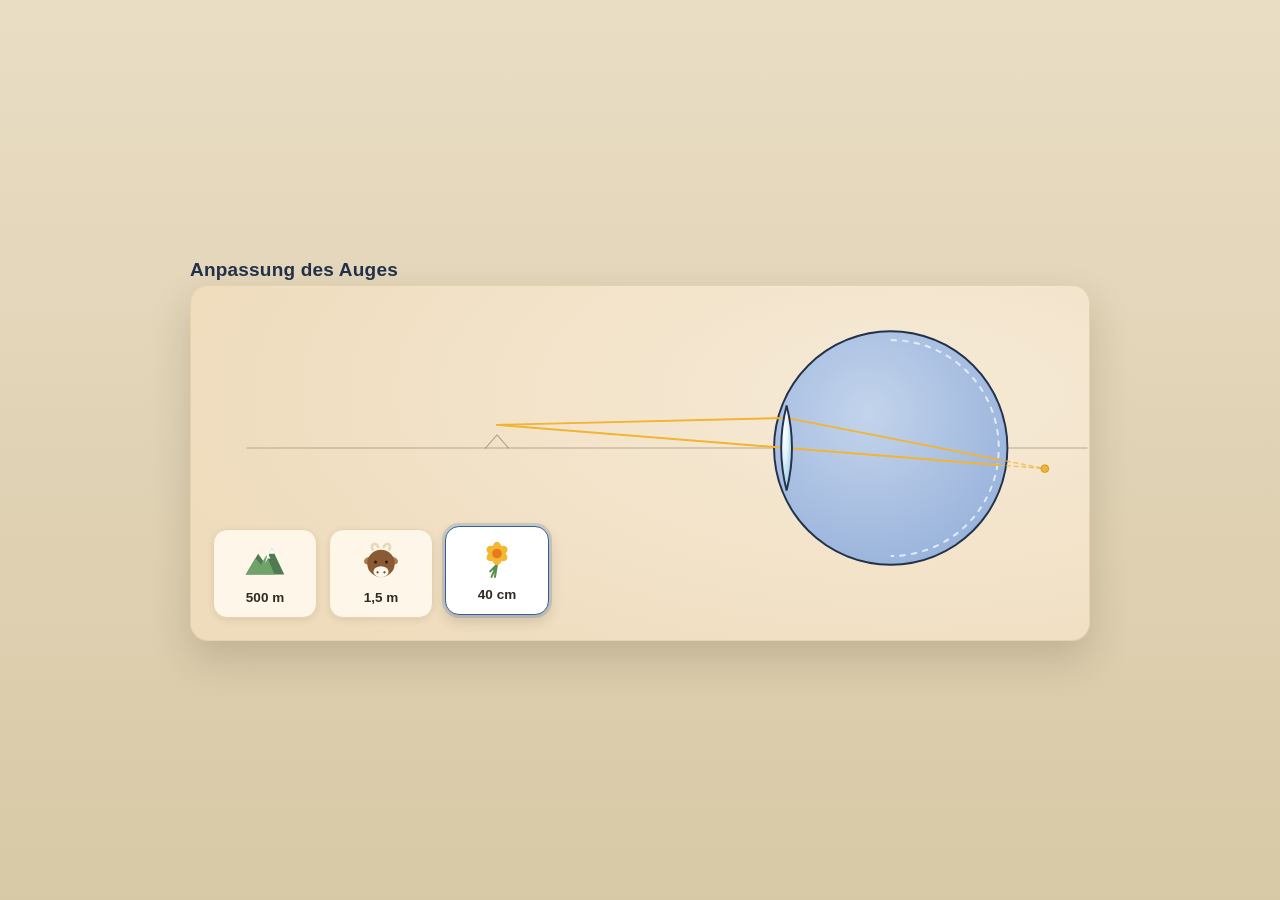
==== commit 9ef601e7: "Update title and heading in index.html" ====
--- a/index.html
+++ b/index.html
@@ -3,12 +3,12 @@
 <head>
 <meta charset="UTF-8" />
 <meta name="viewport" content="width=device-width, initial-scale=1" />
-<title>Normalsichtigkeit &ndash; Simulation</title>
+<title>Anpassung des Auges</title>
 <link rel="stylesheet" href="eye_accommodation_simulation.css" />
 </head>
 <body>
 <div class="wrap">
-  <h1>Normalsichtigkeit</h1>
+  <h1>Anpassung des Auges</h1>
 
 
   <div class="card">
